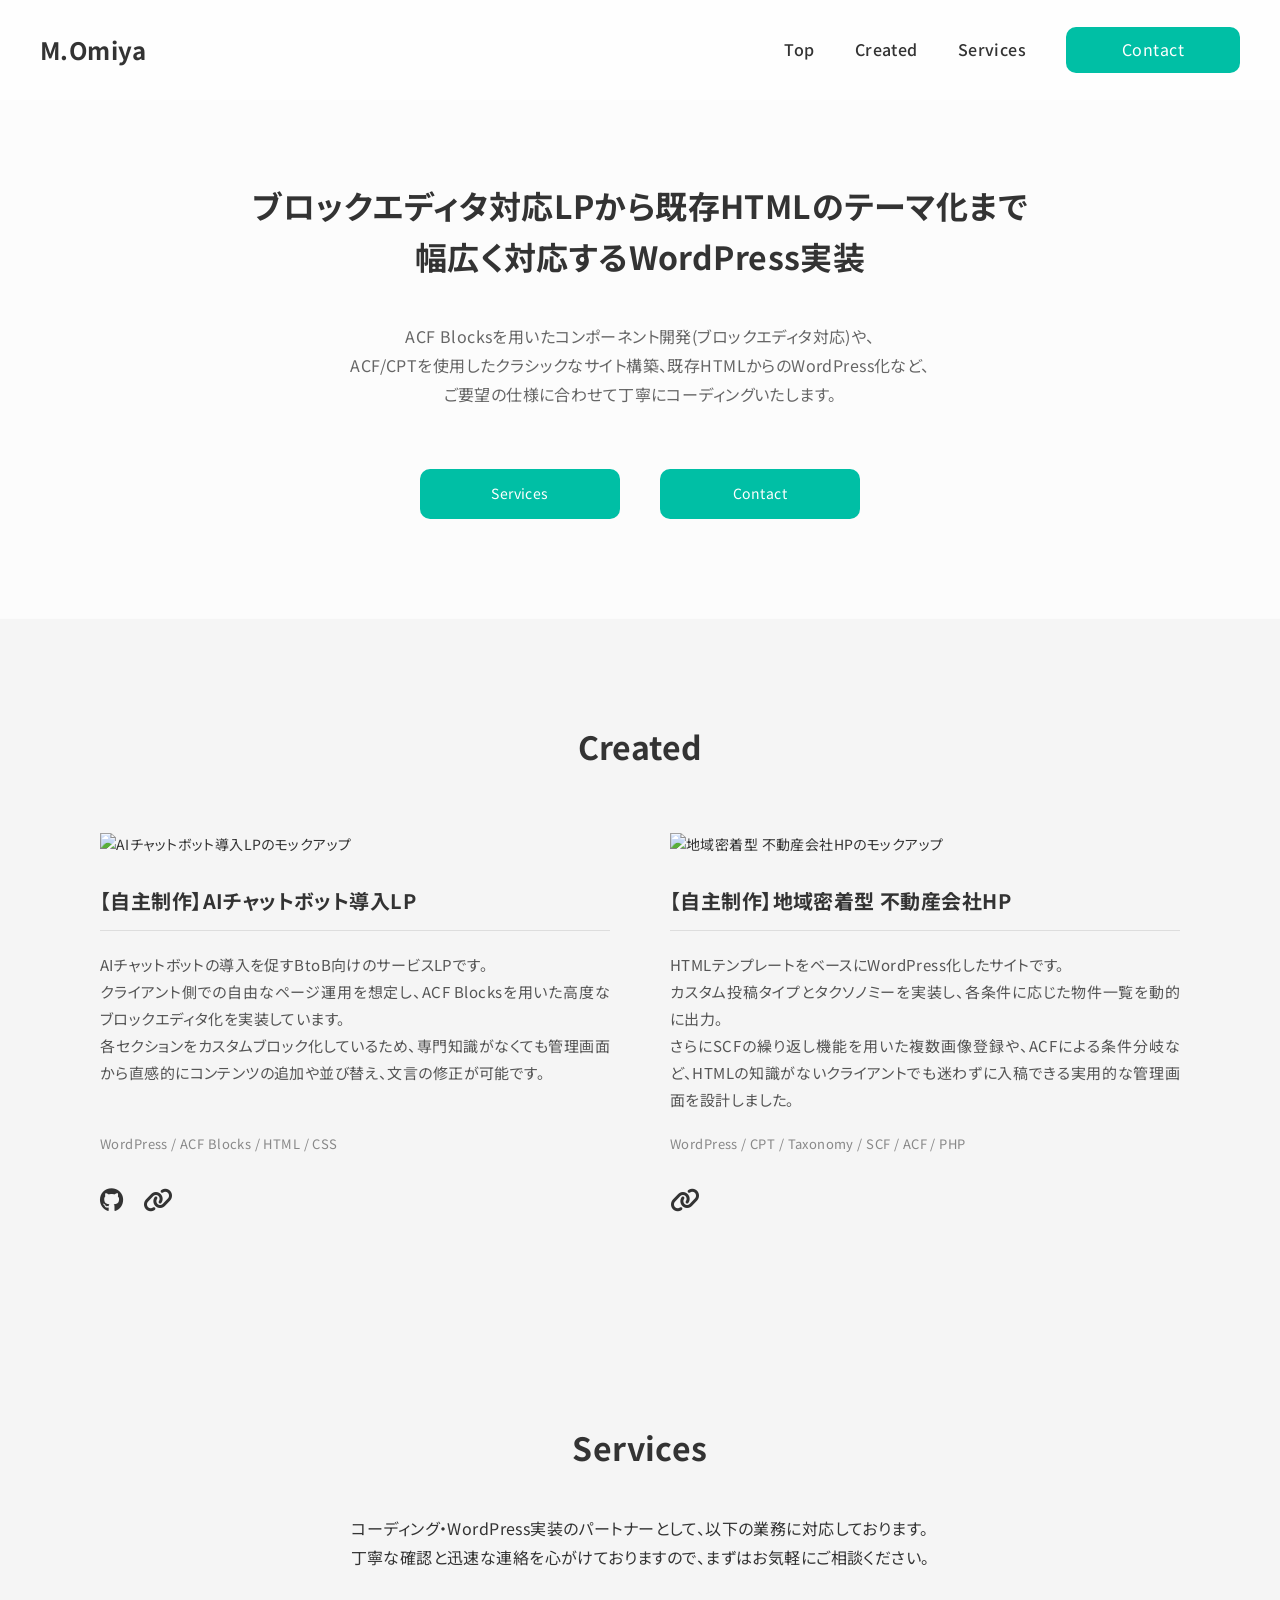
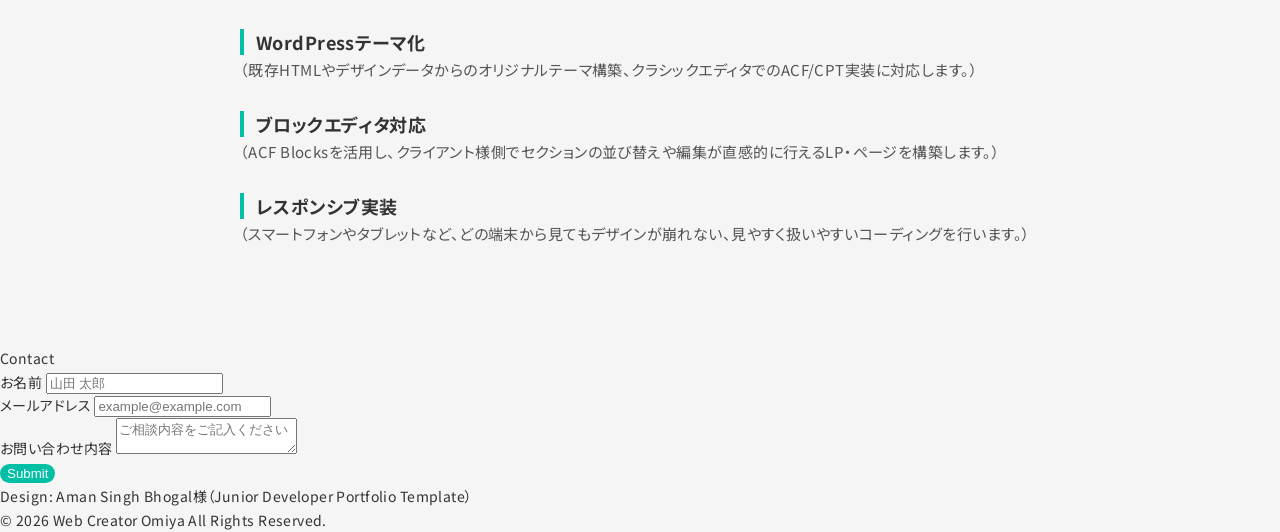
==== index.html @ 9014c949 "[修正]テキスト修正" ====
<!DOCTYPE html>
<html lang="ja">
    <head>
        <meta charset="UTF-8">
        <meta name="viewport" content="width=device-width, initial-scale=1.0">
        <!-- Font Awesome (アイコン font) の読み込み -->
        <link rel="stylesheet" href="https://cdnjs.cloudflare.com/ajax/libs/font-awesome/6.5.1/css/all.min.css">
        <!-- Google Fonts (Noto Sans JP) -->
        <link rel="preconnect" href="https://fonts.googleapis.com">
        <link rel="preconnect" href="https://fonts.gstatic.com" crossorigin>
        <link href="https://fonts.googleapis.com/css2?family=Noto+Sans+JP:wght@400;500;700&display=swap" rel="stylesheet">
        <link rel="stylesheet" href="./css/style.css">
        <title>Misa Omiya | PortfolioSite</title>
    </head>
    <body>

        <!-- ヘッダーここから -->
        <header class="header">
            <div class="header__inner">

                <div class="header__logo">
                    <a href="#">M.Omiya</a>
                </div>

                <nav class="header__nav">
                    <ul class="header__list">
                        <li class="header__item"><a href="#" class="header__link">Top</a></li>
                        <li class="header__item"><a href="#created" class="header__link">Created</a></li>
                        <li class="header__item"><a href="#services" class="header__link">Services</a></li>
                        <li class="header__item">
                            <a href="#contact" class="btn header__btn">Contact</a>
                        </li>
                    </ul>
                </nav>

            </div>
        </header>
        <!-- ヘッダーここまで -->

        <!-- ヒーローここから -->
        <section class="hero">

            <div class="hero__inner">
                <div class="hero__content">
      
                    <h1 class="hero__title">ブロックエディタ対応LPから既存HTMLのテーマ化まで<br>幅広く対応するWordPress実装</h1>
      
                    <p class="hero__text">
                        ACF Blocksを用いたコンポーネント開発(ブロックエディタ対応)や、<br>
                        ACF/CPTを使用したクラシックなサイト構築、既存HTMLからのWordPress化など、<br>
                        ご要望の仕様に合わせて丁寧にコーディングいたします。
                    </p>
      
                    <div class="hero__buttons">
                        <a href="#services" class="btn btn--secondary">Services</a>
                        <a href="#contact" class="btn btn--primary">Contact</a>
                    </div>

                </div>
            </div>

        </section>
        <!-- ヒーローここまで -->

        <!-- 制作物ここから -->
        <section class="created">

            <div class="created__inner">
    
                <h2 class="created__title">Created</h2>
                <div class="scroll-line js-scroll-line"></div>
    
                <div class="created__list">
      
                    <a href="#" class="created__item card">
                        <div class="card__img-wrapper">
                            <img src="./img/created1.png" alt="AIチャットボット導入LPのモックアップ" class="card__img">
                        </div>
                        <h3 class="card__title">【自主制作】AIチャットボット導入LP</h3>
                        <p class="card__text">
                            AIチャットボットの導入を促すBtoB向けのサービスLPです。<br>
                            クライアント側での自由なページ運用を想定し、ACF Blocksを用いた高度なブロックエディタ化を実装しています。<br>
                            各セクションをカスタムブロック化しているため、専門知識がなくても管理画面から直感的にコンテンツの追加や並び替え、文言の修正が可能です。
                        </p>
                        <p class="card__tech">WordPress / ACF Blocks / HTML / CSS</p>
                        <div class="card__links">
                            <span data-link="#" class="card__link-icon js-sns-link">
                                <i class="fa-brands fa-github"></i>
                            </span>
                            <span data-link="#" class="card__link-icon js-sns-link">
                                <i class="fa-solid fa-link"></i>
                            </span>
                        </div>
                    </a>

                    <a href="#" class="created__item card">
                        <div class="card__img-wrapper">
                            <img src="./img/created2.png" alt="地域密着型 不動産会社HPのモックアップ" class="card__img">
                        </div>
                        <h3 class="card__title">【自主制作】地域密着型 不動産会社HP</h3>
                        <p class="card__text">
                            HTMLテンプレートをベースにWordPress化したサイトです。<br>
                            カスタム投稿タイプとタクソノミーを実装し、各条件に応じた物件一覧を動的に出力。<br>
                            さらにSCFの繰り返し機能を用いた複数画像登録や、ACFによる条件分岐など、HTMLの知識がないクライアントでも迷わずに入稿できる実用的な管理画面を設計しました。
                        </p>
                        <p class="card__tech">WordPress / CPT / Taxonomy / SCF / ACF / PHP</p>
                        <div class="card__links">
                            <span data-link="#" class="card__link-icon js-sns-link">
                                <i class="fa-solid fa-link"></i>
                            </span>
                        </div>
                    </a>

                </div>
            </div>
        </section>
        <!-- 制作物ここまで -->

        <!-- できることここから -->
        <section class="services">

            <div class="services__inner">

                <h2 class="services__title">Services</h2>
                <div class="scroll-line js-scroll-line"></div>

                <p class="services__lead">
                    コーディング・WordPress実装のパートナーとして、以下の業務に対応しております。<br>
                    丁寧な確認と迅速な連絡を心がけておりますので、まずはお気軽にご相談ください。
                </p>

                <ul class="services__list">
      
                    <li class="services__item">
                        <strong class="services__term">WordPressテーマ化</strong>
                        <p class="services__description">（既存HTMLやデザインデータからのオリジナルテーマ構築、クラシックエディタでのACF/CPT実装に対応します。）</p>
                    </li>

                    <li class="services__item">
                        <strong class="services__term">ブロックエディタ対応</strong>
                        <p class="services__description">（ACF Blocksを活用し、クライアント様側でセクションの並び替えや編集が直感的に行えるLP・ページを構築します。）</p>
                    </li>

                    <li class="services__item">
                        <strong class="services__term">レスポンシブ実装</strong>
                        <p class="services__description">（スマートフォンやタブレットなど、どの端末から見てもデザインが崩れない、見やすく扱いやすいコーディングを行います。）</p>
                    </li>
      
                </ul>

            </div>
        </section>
        <!-- できることここまで -->

        <!-- お問い合わせフォームここから -->
        <section id="contact" class="contact">

            <div class="contact__inner">

                <h2 class="contact__title">Contact</h2>
                <div class="scroll-line js-scroll-line"></div>

                <form action="" method="post" class="contact__form form">
                    <div class="form__wrapper">
        
                        <div class="form__column">
          
                            <div class="form__field">
                                <label for="name" class="form__label">お名前</label>
                                <input type="text" id="name" name="name" placeholder="山田 太郎" class="form__input" required>
                            </div>
          
                            <div class="form__field">
                                <label for="email" class="form__label">メールアドレス</label>
                                <input type="email" id="email" name="email" placeholder="example@example.com" class="form__input" required>
                            </div>
          
                        </div>

                        <div class="form__column">
                            <div class="form__field form__field--textarea">
                                <label for="message" class="form__label">お問い合わせ内容</label>
                                <textarea id="message" name="message" placeholder="ご相談内容をご記入ください" class="form__textarea" required></textarea>
                            </div>
                        </div>

                    </div>

                    <div class="form__submit-area">
                        <button type="submit" class="btn btn--primary form__submit-btn">Submit</button>
                    </div>

                </form>

            </div>
        </section>
        <!-- お問い合わせフォームここまで -->

        <!-- フッターここから -->
        <footer class="footer">
            <div class="footer__inner">
                <p class="footer__credit">Design: <a href="https://www.figma.com/community/file/1276573947309032643/junior-developer-portfolio-template" target="_blank" rel="noopener noreferrer">Aman Singh Bhogal様（Junior Developer Portfolio Template）</a></p>
                <small class="footer__copyright">&copy; 2026 Web Creator Omiya All Rights Reserved.</small>
            </div>
        </footer>
        <!-- フッターここまで -->
    
    </body>
</html>
---- css/style.css ----
@charset "UTF-8";
html, body, div, span, applet, object, iframe,
h1, h2, h3, h4, h5, h6, p, blockquote, pre,
a, abbr, acronym, address, big, cite, code,
del, dfn, em, img, ins, kbd, q, s, samp,
small, strike, strong, sub, sup, tt, var,
b, u, i, center,
dl, dt, dd, ol, ul, li,
fieldset, form, label, legend,
table, caption, tbody, tfoot, thead, tr, th, td,
article, aside, canvas, details, embed,
figure, figcaption, footer, header, hgroup,
menu, nav, output, ruby, section, summary,
time, mark, audio, video {
  margin: 0;
  padding: 0;
  border: 0;
  font-size: 100%;
  font: inherit;
  vertical-align: baseline;
}

/* HTML5 display-role reset for older browsers */
article, aside, details, figcaption, figure,
footer, header, hgroup, menu, nav, section {
  display: block;
}

body {
  color: #333;
  font-size: 14px;
  letter-spacing: 0.03em;
  font-family: "Hiragino Kaku Gothic Pro", "メイリオ", "ＭＳ Ｐゴシック", sans-serif;
  -webkit-font-smoothing: antialiased;
  text-rendering: optimizeLegibility;
}

ol, ul, li {
  list-style: none;
}

table {
  border-collapse: collapse;
  border-spacing: 0;
}

select {
  text-overflow: ellipsis;
  border: none;
  outline: none;
  background: transparent;
  background-image: none;
  box-shadow: none;
  appearance: none;
}

a {
  text-decoration: none;
  color: #333;
}

a img {
  transition: all 0.3s;
}

a img:hover {
  opacity: 0.7;
}

* {
  box-sizing: border-box;
}

body {
  font-family: "Noto Sans JP", sans-serif;
  font-feature-settings: "palt";
  color: #333333;
  background-color: #f5f5f5;
  line-height: 1.7;
}

img {
  max-width: 100%;
  height: auto;
  vertical-align: middle;
}

.services__inner, .created__inner, .hero__inner, .header__inner {
  max-width: 1440px;
  margin-left: auto;
  margin-right: auto;
  padding-left: 40px;
  padding-right: 40px;
}
@media screen and (max-width: 767px) {
  .services__inner, .created__inner, .hero__inner, .header__inner {
    padding-left: 20px;
    padding-right: 20px;
  }
}

.header {
  width: 100%;
  background-color: rgba(255, 255, 255, 0.5);
  position: fixed;
  top: 0;
  left: 0;
  z-index: 100;
}
.header__inner {
  display: flex;
  justify-content: space-between;
  align-items: center;
  height: 100px;
}
@media screen and (max-width: 767px) {
  .header__inner {
    height: 70px;
  }
}
.header__logo a {
  font-size: 24px;
  font-weight: bold;
  color: #333333;
  transition: all 0.3s ease;
}
.header__logo a:hover {
  opacity: 0.8;
}
@media screen and (max-width: 767px) {
  .header__logo a {
    font-size: 20px;
  }
}
@media screen and (max-width: 767px) {
  .header__nav {
    display: none;
  }
}
.header__list {
  display: flex;
  align-items: center;
  gap: 40px;
}
.header__link {
  font-size: 16px;
  font-weight: 500;
  color: #333333;
  transition: color 0.3s;
}
.header__link:hover {
  color: #00bfa5;
}
.header__btn {
  padding: 8px 55px;
  font-size: 16px;
}

.hero {
  position: relative;
  width: 100%;
  padding-top: 180px;
  padding-bottom: 100px;
  text-align: center;
  background-image: linear-gradient(rgba(255, 255, 255, 0.7), rgba(255, 255, 255, 0.7)), url("../img/hero.jpg");
  background-size: cover;
  background-position: center;
  background-repeat: no-repeat;
}
@media screen and (max-width: 767px) {
  .hero {
    padding-top: 120px;
    padding-bottom: 80px;
  }
}
.hero__content {
  max-width: 840px;
  margin-left: auto;
  margin-right: auto;
}
.hero__title {
  font-size: 32px;
  font-weight: bold;
  line-height: 1.6;
  color: #333333;
  margin-bottom: 40px;
}
@media screen and (max-width: 767px) {
  .hero__title {
    font-size: 22px;
  }
}
.hero__text {
  font-size: 16px;
  line-height: 1.8;
  color: #666666;
  margin-bottom: 60px;
}
@media screen and (max-width: 767px) {
  .hero__text {
    font-size: 14px;
    text-align: left;
  }
}
.hero__buttons {
  display: flex;
  justify-content: center;
  gap: 40px;
}
.hero__buttons .btn {
  width: 200px;
  height: 50px;
  display: flex;
  justify-content: center;
  align-items: center;
}
@media screen and (max-width: 767px) {
  .hero__buttons {
    flex-direction: column;
    align-items: center;
    gap: 15px;
  }
}

.created {
  padding: 100px 0;
}
.created__inner {
  margin: 0 auto;
  padding: 0 100px;
}
.created__title {
  font-size: 32px;
  font-weight: 700;
  text-align: center;
  color: #333333;
}
.created .scroll-line {
  margin: 24px auto 60px;
}
.created__list {
  display: flex;
  justify-content: space-between;
  gap: 60px;
}
@media screen and (max-width: 767px) {
  .created__list {
    flex-direction: column;
    gap: 50px;
  }
}
@media screen and (max-width: 767px) {
  .created__item {
    width: 100%;
  }
}

.services {
  padding: 100px 0;
}
.services__inner {
  margin: 0 auto;
  padding: 0 20px;
}
.services__title {
  font-size: 32px;
  font-weight: 700;
  text-align: center;
  color: #333333;
}
.services .scroll-line {
  margin: 24px auto 40px;
}
.services__lead {
  font-size: 16px;
  color: #333333;
  line-height: 1.8;
  text-align: center;
  margin-bottom: 60px;
}
@media screen and (max-width: 767px) {
  .services__lead {
    font-size: 14px;
    text-align: left;
  }
}
.services__list {
  max-width: 800px;
  margin: 0 auto;
  list-style: none;
  padding: 0;
}
.services__item {
  margin-bottom: 32px;
}
.services__item:last-child {
  margin-bottom: 0;
}
.services__term {
  font-size: 18px;
  font-weight: 700;
  color: #333333;
  margin-bottom: 8px;
  padding-left: 12px;
  border-left: 4px solid #00bfa5;
  line-height: 1.2;
}
@media screen and (max-width: 767px) {
  .services__term {
    font-size: 16px;
  }
}
.services__description {
  font-size: 15px;
  color: #555555;
  line-height: 1.7;
  margin-left: 0;
}
@media screen and (max-width: 767px) {
  .services__description {
    font-size: 14px;
  }
}

.btn {
  display: inline-block;
  background-color: #00bfa5;
  color: #ffffff;
  text-align: center;
  border-radius: 10px;
  border: 1px solid transparent;
  box-sizing: border-box;
  transition: all 0.3s ease;
  cursor: pointer;
}
.btn:hover {
  opacity: 0.7;
  transform: translateY(-2px);
  box-shadow: 0 4px 12px rgba(0, 191, 165, 0.3);
}
.btn:active {
  transform: translateY(0);
  box-shadow: none;
}

.card {
  display: flex;
  flex-direction: column;
  width: calc(50% - 20px);
  color: inherit;
  transition: transform 0.3s ease, box-shadow 0.3s ease;
}
.card:hover {
  transform: translateY(-5px);
  box-shadow: 0 10px 20px rgba(0, 0, 0, 0.05);
}
.card__img-wrapper {
  width: 100%;
  margin-bottom: 30px;
  overflow: hidden;
}
.card__img-wrapper img {
  width: 100%;
  height: auto;
  display: block;
}
.card__title {
  font-size: 20px;
  font-weight: 700;
  color: #333333;
  line-height: 1.4;
  padding-bottom: 15px;
  border-bottom: 1px solid #dddddd;
  margin-bottom: 20px;
}
.card__text {
  font-size: 15px;
  color: #555555;
  line-height: 1.8;
  margin-bottom: 20px;
  text-align: justify;
}
.card__tech {
  font-size: 13px;
  color: #888888;
  margin-bottom: 24px;
  margin-top: auto;
}
.card__links {
  display: flex;
  gap: 20px;
  align-items: center;
  position: relative;
  z-index: 10;
}
.card__link-icon {
  font-size: 24px;
  color: #333333;
  cursor: pointer;
  transition: color 0.3s ease;
}
.card__link-icon:hover {
  color: #00bfa5;
}/*# sourceMappingURL=style.css.map */
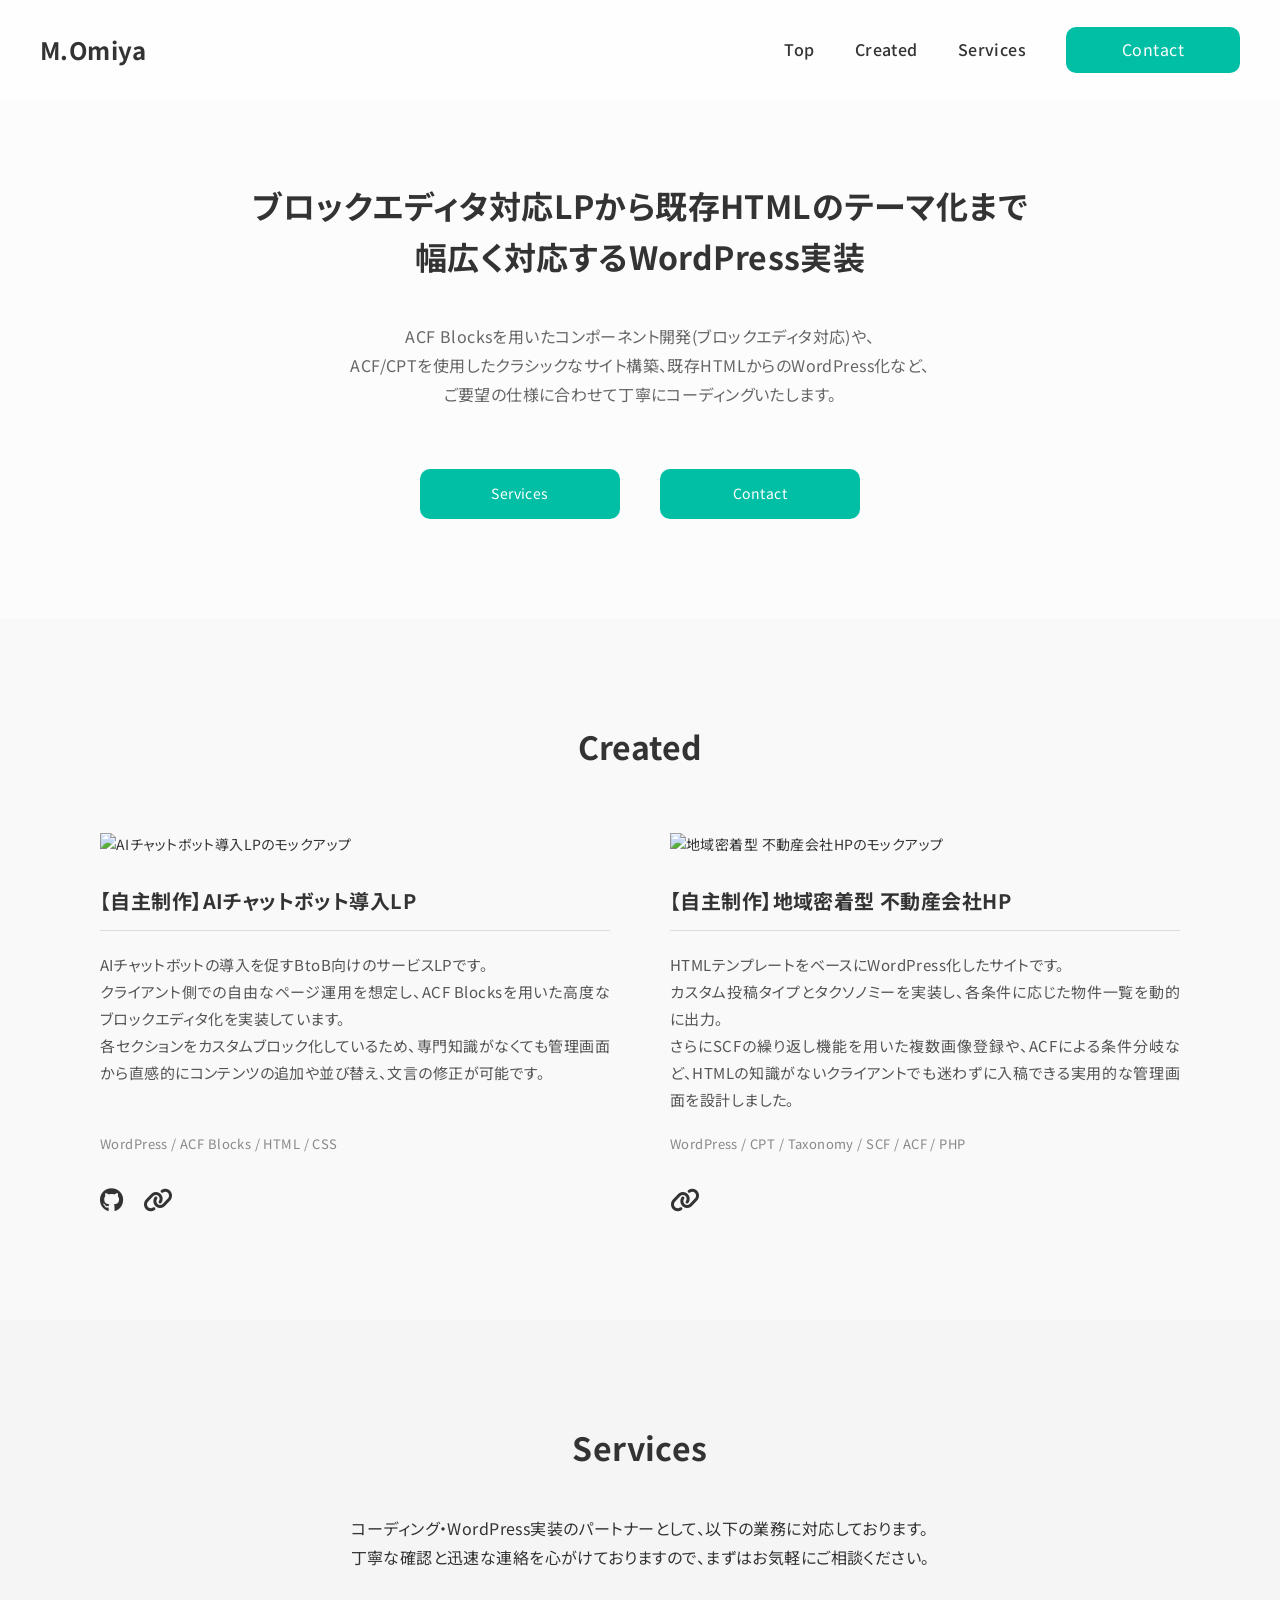
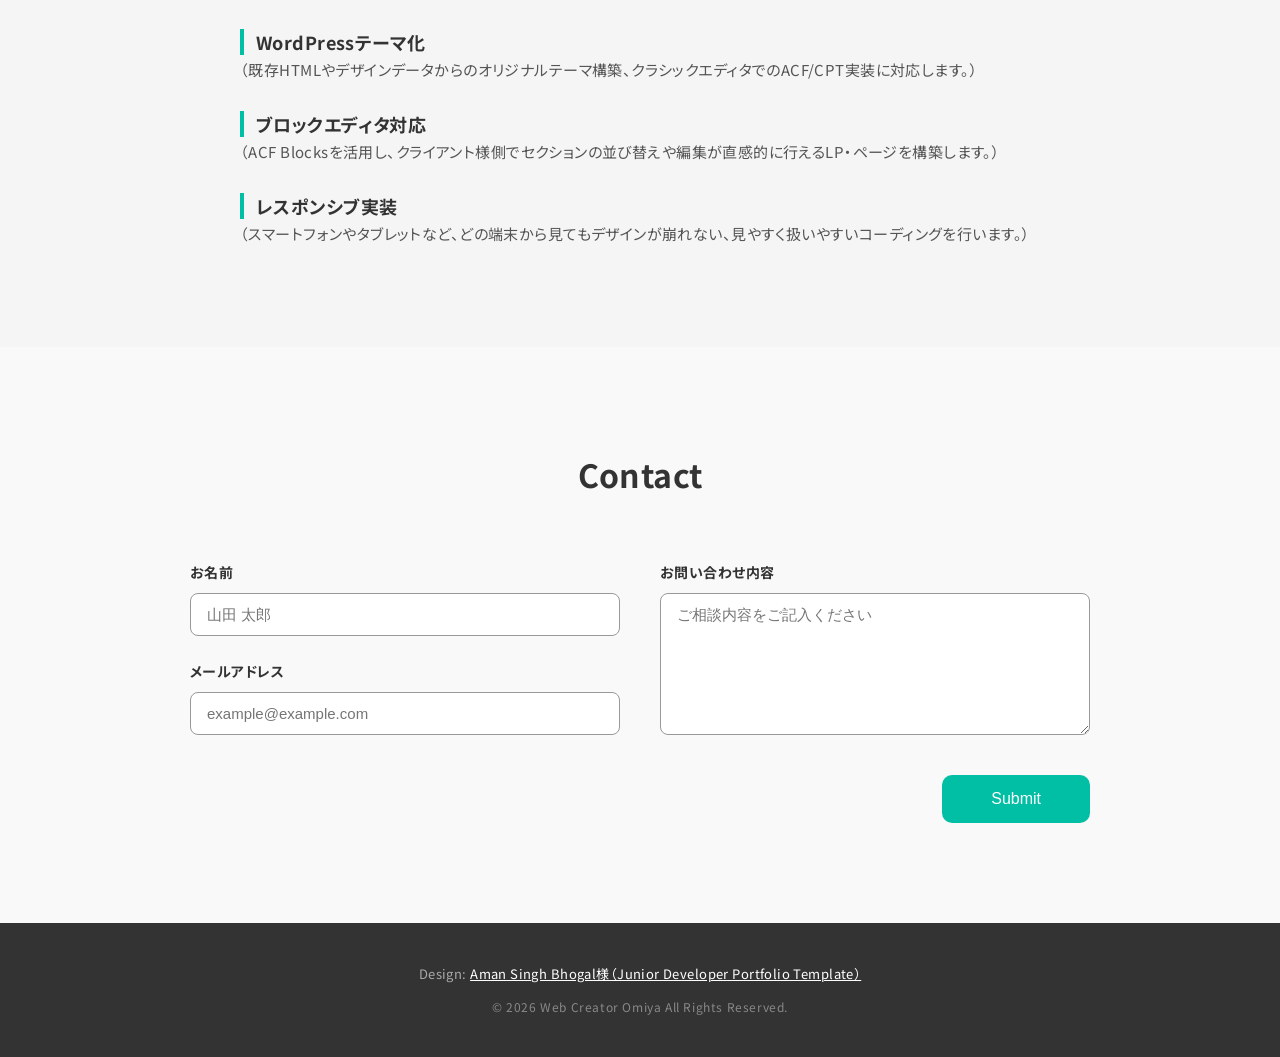
==== commit bac7af19: "[機能追加]ハンバーガーメニュー" ====
--- a/index.html
+++ b/index.html
@@ -22,13 +22,19 @@
                     <a href="#">M.Omiya</a>
                 </div>
 
+                <button type="button" class="header__hamburger js-hamburger" aria-label="メニューを開閉する">
+                    <span class="header__hamburger-line"></span>
+                    <span class="header__hamburger-line"></span>
+                    <span class="header__hamburger-line"></span>
+                </button>
+
                 <nav class="header__nav">
                     <ul class="header__list">
-                        <li class="header__item"><a href="#" class="header__link">Top</a></li>
-                        <li class="header__item"><a href="#created" class="header__link">Created</a></li>
-                        <li class="header__item"><a href="#services" class="header__link">Services</a></li>
+                        <li class="header__item"><a href="#" class="header__link js-nav-link">Top</a></li>
+                        <li class="header__item"><a href="#created" class="header__link js-nav-link">Created</a></li>
+                        <li class="header__item"><a href="#services" class="header__link js-nav-link">Services</a></li>
                         <li class="header__item">
-                            <a href="#contact" class="btn header__btn">Contact</a>
+                            <a href="#contact" class="btn header__btn js-nav-link">Contact</a>
                         </li>
                     </ul>
                 </nav>
@@ -205,5 +211,7 @@
         </footer>
         <!-- フッターここまで -->
     
+        <script src="js/main.js"></script>
+        
     </body>
 </html>
--- a/css/style.css
+++ b/css/style.css
@@ -85,7 +85,7 @@
   vertical-align: middle;
 }
 
-.services__inner, .created__inner, .hero__inner, .header__inner {
+.footer__inner, .contact__inner, .services__inner, .created__inner, .hero__inner, .header__inner {
   max-width: 1440px;
   margin-left: auto;
   margin-right: auto;
@@ -93,7 +93,7 @@
   padding-right: 40px;
 }
 @media screen and (max-width: 767px) {
-  .services__inner, .created__inner, .hero__inner, .header__inner {
+  .footer__inner, .contact__inner, .services__inner, .created__inner, .hero__inner, .header__inner {
     padding-left: 20px;
     padding-right: 20px;
   }
@@ -132,15 +132,58 @@
     font-size: 20px;
   }
 }
+.header__hamburger {
+  display: none;
+}
+@media screen and (max-width: 767px) {
+  .header__hamburger {
+    display: flex;
+    flex-direction: column;
+    justify-content: space-between;
+    width: 30px;
+    height: 22px;
+    background: none;
+    border: none;
+    cursor: pointer;
+    padding: 0;
+    z-index: 110;
+  }
+}
+.header__hamburger-line {
+  width: 100%;
+  height: 2px;
+  background-color: #333333;
+  transition: all 0.3s ease;
+}
 @media screen and (max-width: 767px) {
   .header__nav {
-    display: none;
+    position: fixed;
+    top: 0;
+    left: 0;
+    width: 100%;
+    height: 100vh;
+    background-color: rgba(255, 255, 255, 0.98);
+    display: flex;
+    justify-content: center;
+    align-items: center;
+    z-index: 105;
+    opacity: 0;
+    visibility: hidden;
+    transition: opacity 0.3s ease, visibility 0.3s ease;
   }
 }
 .header__list {
   display: flex;
   align-items: center;
   gap: 40px;
+  padding: 0;
+  margin: 0;
+}
+@media screen and (max-width: 767px) {
+  .header__list {
+    flex-direction: column;
+    gap: 40px;
+  }
 }
 .header__link {
   font-size: 16px;
@@ -151,9 +194,36 @@
 .header__link:hover {
   color: #00bfa5;
 }
+@media screen and (max-width: 767px) {
+  .header__link {
+    font-size: 22px;
+  }
+}
 .header__btn {
   padding: 8px 55px;
   font-size: 16px;
+}
+@media screen and (max-width: 767px) {
+  .header__btn {
+    font-size: 22px;
+  }
+}
+.header.is-open .header__hamburger {
+  transform: rotate(90deg);
+  transition: transform 0.4s ease;
+}
+.header.is-open .header__nav {
+  opacity: 1;
+  visibility: visible;
+}
+.header.is-open .header__hamburger-line:nth-child(1) {
+  transform: translateY(10px) rotate(45deg);
+}
+.header.is-open .header__hamburger-line:nth-child(2) {
+  opacity: 0;
+}
+.header.is-open .header__hamburger-line:nth-child(3) {
+  transform: translateY(-10px) rotate(-45deg);
 }
 
 .hero {
@@ -224,6 +294,7 @@
 
 .created {
   padding: 100px 0;
+  background-color: #f9f9f9;
 }
 .created__inner {
   margin: 0 auto;
@@ -320,6 +391,122 @@
   .services__description {
     font-size: 14px;
   }
+}
+
+.contact {
+  padding: 100px 0;
+  background-color: #f9f9f9;
+}
+.contact__title {
+  font-size: 32px;
+  font-weight: 700;
+  text-align: center;
+  color: #333333;
+}
+.contact .scroll-line {
+  margin: 24px auto 60px;
+}
+
+.form {
+  max-width: 900px;
+  margin: 0 auto;
+}
+.form__wrapper {
+  display: flex;
+  justify-content: space-between;
+  gap: 40px;
+  margin-bottom: 40px;
+}
+@media screen and (max-width: 767px) {
+  .form__wrapper {
+    flex-direction: column;
+    gap: 24px;
+  }
+}
+.form__column {
+  flex: 1;
+  display: flex;
+  flex-direction: column;
+  gap: 24px;
+}
+.form__field {
+  display: flex;
+  flex-direction: column;
+  gap: 8px;
+}
+.form__field--textarea {
+  height: 100%;
+}
+.form__label {
+  font-size: 14px;
+  font-weight: 700;
+  color: #333333;
+}
+.form__input {
+  width: 100%;
+  padding: 12px 16px;
+  font-size: 15px;
+  border: 1px solid #999999;
+  border-radius: 8px;
+  background-color: #ffffff;
+  outline: none;
+  transition: border-color 0.3s ease;
+}
+.form__input:focus {
+  border-color: #00bfa5;
+}
+.form__textarea {
+  width: 100%;
+  height: 100%;
+  min-height: 140px;
+  padding: 12px 16px;
+  font-size: 15px;
+  border: 1px solid #999999;
+  border-radius: 8px;
+  background-color: #ffffff;
+  outline: none;
+  resize: vertical;
+  transition: border-color 0.3s ease;
+}
+.form__textarea:focus {
+  border-color: #00bfa5;
+}
+.form__submit-area {
+  display: flex;
+  justify-content: flex-end;
+}
+.form__submit-btn {
+  padding: 14px 48px;
+  font-size: 16px;
+  cursor: pointer;
+}
+
+.footer {
+  padding: 40px 0;
+  background-color: #333333;
+}
+.footer__inner {
+  display: flex;
+  flex-direction: column;
+  align-items: center;
+  gap: 12px;
+}
+.footer__credit {
+  font-size: 13px;
+  color: #aaaaaa;
+}
+.footer__credit a {
+  color: #ffffff;
+  text-decoration: underline;
+  transition: color 0.3s ease;
+}
+.footer__credit a:hover {
+  color: #00bfa5;
+}
+.footer__copyright {
+  font-size: 12px;
+  color: #888888;
+  letter-spacing: 0.05em;
 }
 
 .btn {
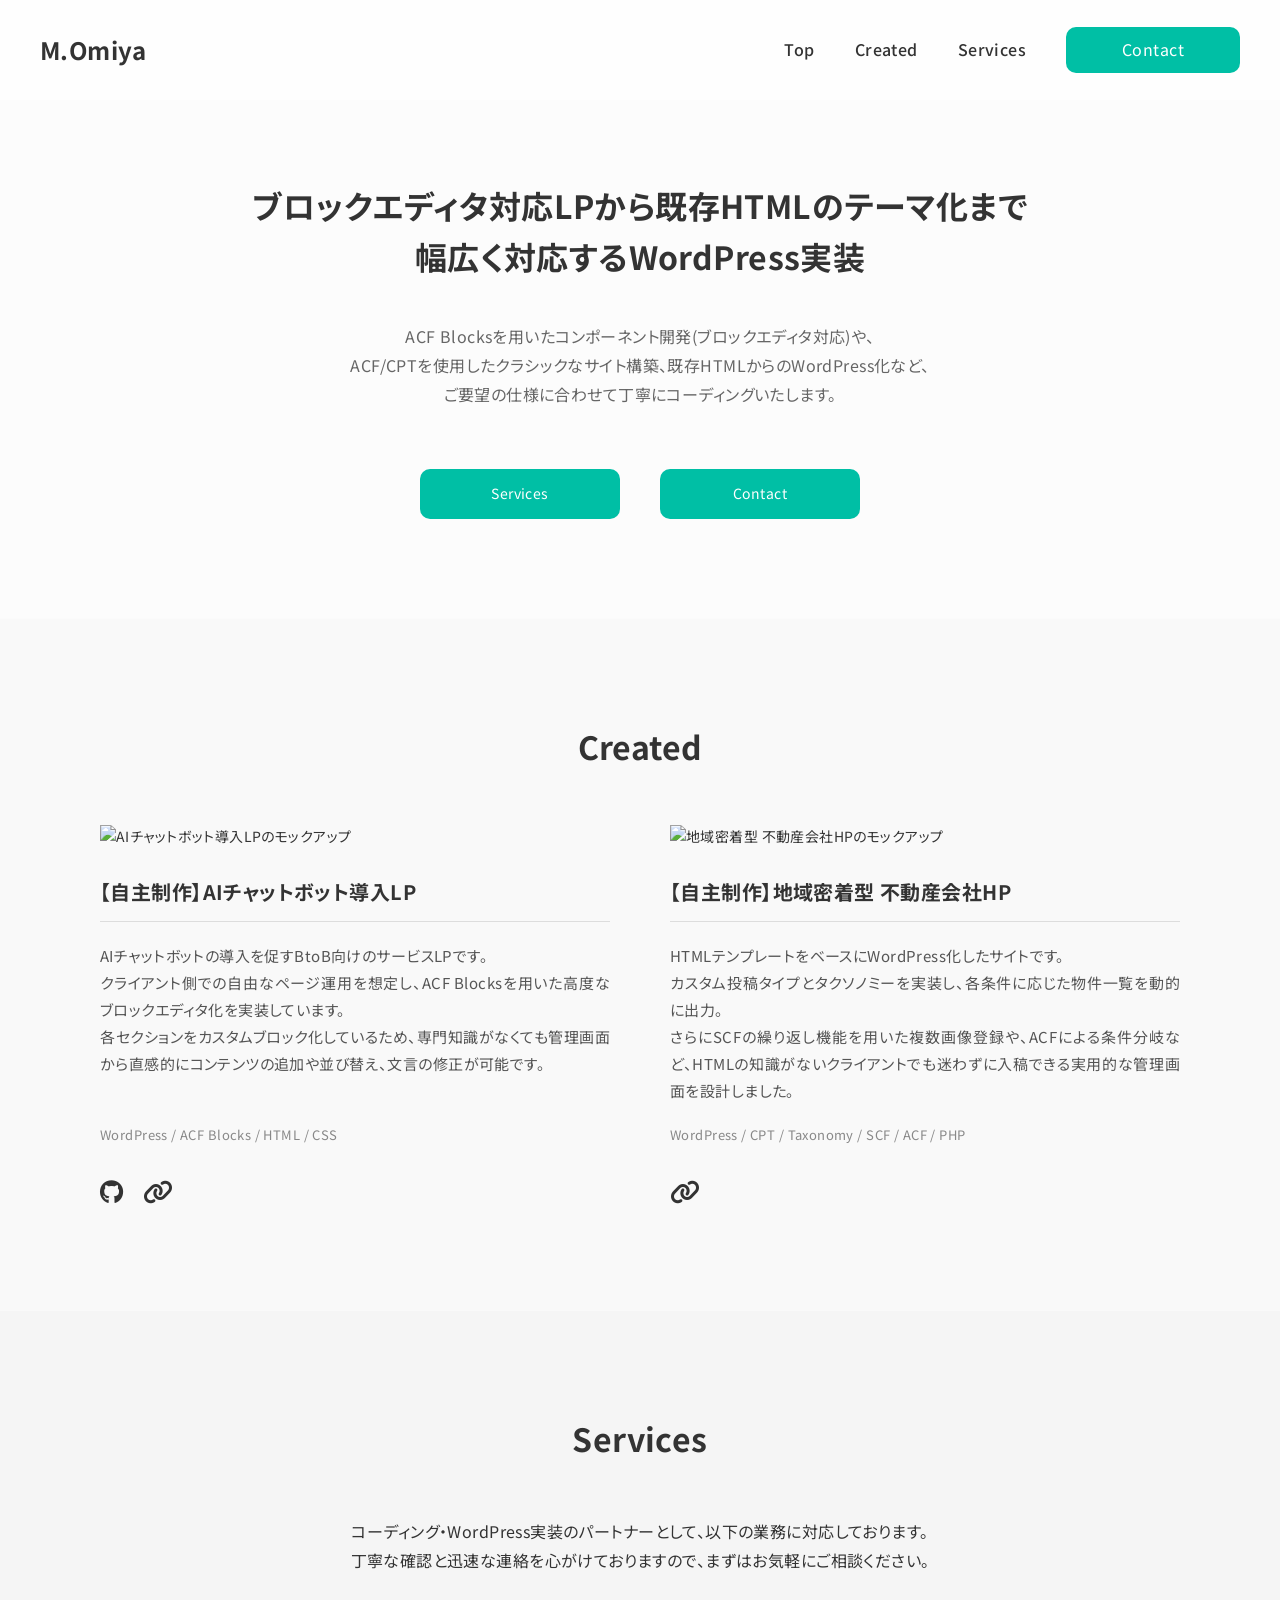
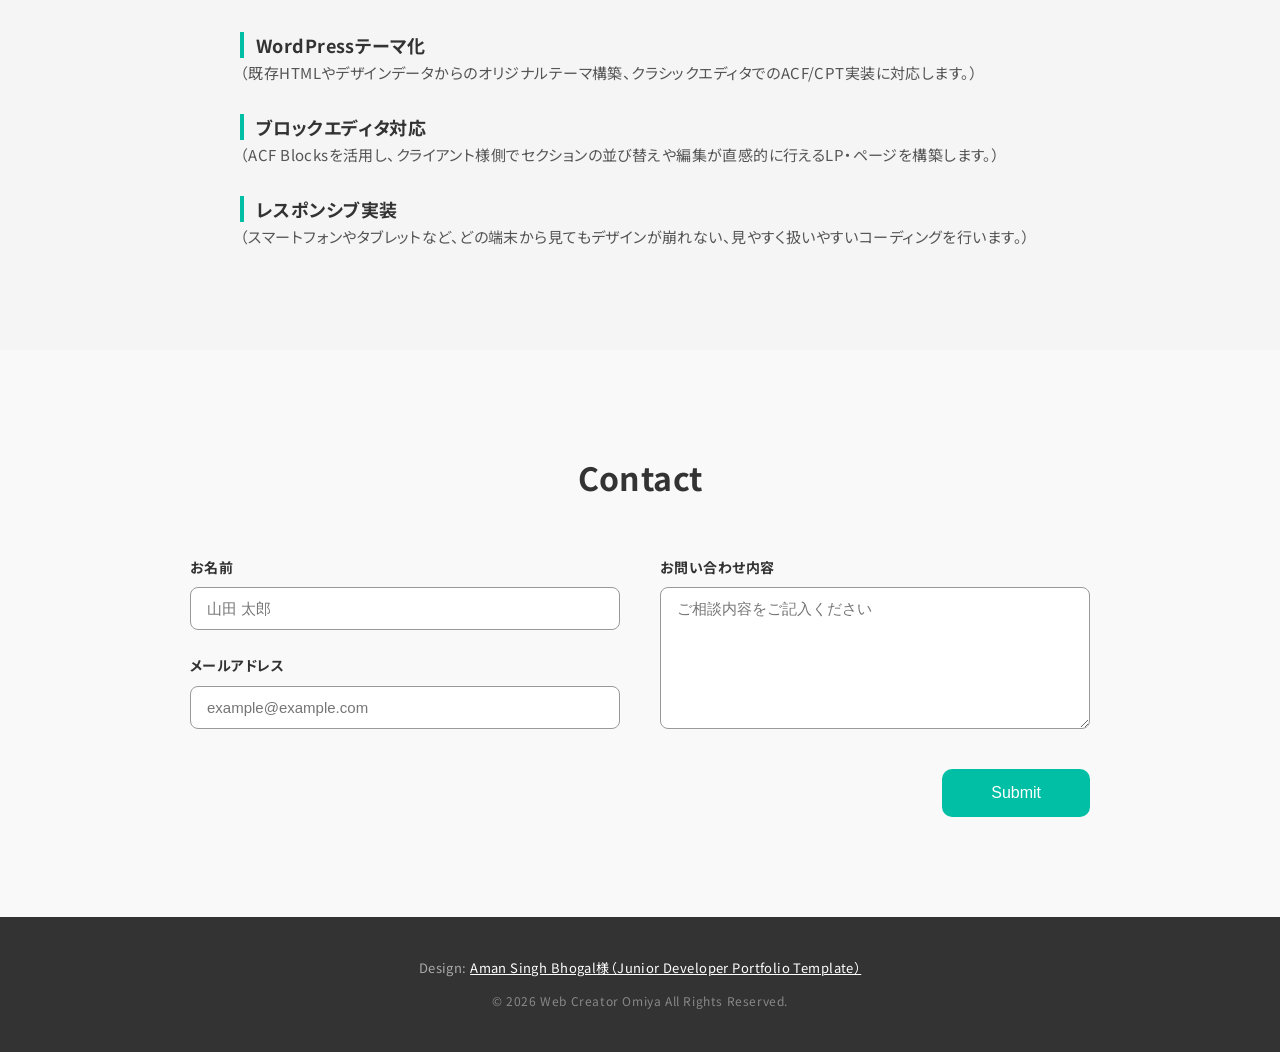
==== commit 298e9193: "[スタイル]ヒーローセクションのアニメーション" ====
--- a/index.html
+++ b/index.html
@@ -49,15 +49,15 @@
             <div class="hero__inner">
                 <div class="hero__content">
       
-                    <h1 class="hero__title">ブロックエディタ対応LPから既存HTMLのテーマ化まで<br>幅広く対応するWordPress実装</h1>
-      
-                    <p class="hero__text">
+                    <h1 class="hero__title js-fadein-hero">ブロックエディタ対応LPから既存HTMLのテーマ化まで<br>幅広く対応するWordPress実装</h1>
+      
+                    <p class="hero__text js-fadein-hero">
                         ACF Blocksを用いたコンポーネント開発(ブロックエディタ対応)や、<br>
                         ACF/CPTを使用したクラシックなサイト構築、既存HTMLからのWordPress化など、<br>
                         ご要望の仕様に合わせて丁寧にコーディングいたします。
                     </p>
       
-                    <div class="hero__buttons">
+                    <div class="hero__buttons js-fadein-hero">
                         <a href="#services" class="btn btn--secondary">Services</a>
                         <a href="#contact" class="btn btn--primary">Contact</a>
                     </div>
@@ -211,7 +211,10 @@
         </footer>
         <!-- フッターここまで -->
     
-        <script src="js/main.js"></script>
-        
+        <!-- JS読み込み -->
+        <script src="https://cdnjs.cloudflare.com/ajax/libs/gsap/3.12.2/gsap.min.js"></script>
+        <script src="https://cdnjs.cloudflare.com/ajax/libs/gsap/3.12.2/ScrollTrigger.min.js"></script>
+        <script src="js/main.js" defer></script>
+
     </body>
 </html>
--- a/css/style.css
+++ b/css/style.css
@@ -249,16 +249,12 @@
   margin-right: auto;
 }
 .hero__title {
-  font-size: 32px;
+  overflow-wrap: break-word;
+  font-size: clamp(20px, 1.875vw + 13.6px, 32px);
   font-weight: bold;
   line-height: 1.6;
   color: #333333;
   margin-bottom: 40px;
-}
-@media screen and (max-width: 767px) {
-  .hero__title {
-    font-size: 22px;
-  }
 }
 .hero__text {
   font-size: 16px;
@@ -288,7 +284,7 @@
   .hero__buttons {
     flex-direction: column;
     align-items: center;
-    gap: 15px;
+    gap: 25px;
   }
 }
 
@@ -299,6 +295,11 @@
 .created__inner {
   margin: 0 auto;
   padding: 0 100px;
+}
+@media screen and (max-width: 767px) {
+  .created__inner {
+    padding: 0 20px;
+  }
 }
 .created__title {
   font-size: 32px;
@@ -306,9 +307,6 @@
   text-align: center;
   color: #333333;
 }
-.created .scroll-line {
-  margin: 24px auto 60px;
-}
 .created__list {
   display: flex;
   justify-content: space-between;
@@ -331,16 +329,12 @@
 }
 .services__inner {
   margin: 0 auto;
-  padding: 0 20px;
 }
 .services__title {
   font-size: 32px;
   font-weight: 700;
   text-align: center;
   color: #333333;
-}
-.services .scroll-line {
-  margin: 24px auto 40px;
 }
 .services__lead {
   font-size: 16px;
@@ -402,9 +396,6 @@
   font-weight: 700;
   text-align: center;
   color: #333333;
-}
-.contact .scroll-line {
-  margin: 24px auto 60px;
 }
 
 .form {
@@ -530,6 +521,21 @@
   box-shadow: none;
 }
 
+.scroll-line {
+  margin: 10px auto 40px;
+  width: 200px;
+  height: 1.5px;
+  background-color: #333333;
+  transform: scaleX(0);
+  transform-origin: left;
+  transition: transform 0.8s ease-out, background-color 0.5s ease;
+}
+
+.scroll-line.is-active {
+  transform: scaleX(1);
+  background-color: #00bfa5;
+}
+
 .card {
   display: flex;
   flex-direction: column;
@@ -538,8 +544,13 @@
   transition: transform 0.3s ease, box-shadow 0.3s ease;
 }
 .card:hover {
-  transform: translateY(-5px);
+  transform: translateY(-5px) !important;
   box-shadow: 0 10px 20px rgba(0, 0, 0, 0.05);
+}
+@media screen and (max-width: 767px) {
+  .card {
+    width: 100%;
+  }
 }
 .card__img-wrapper {
   width: 100%;
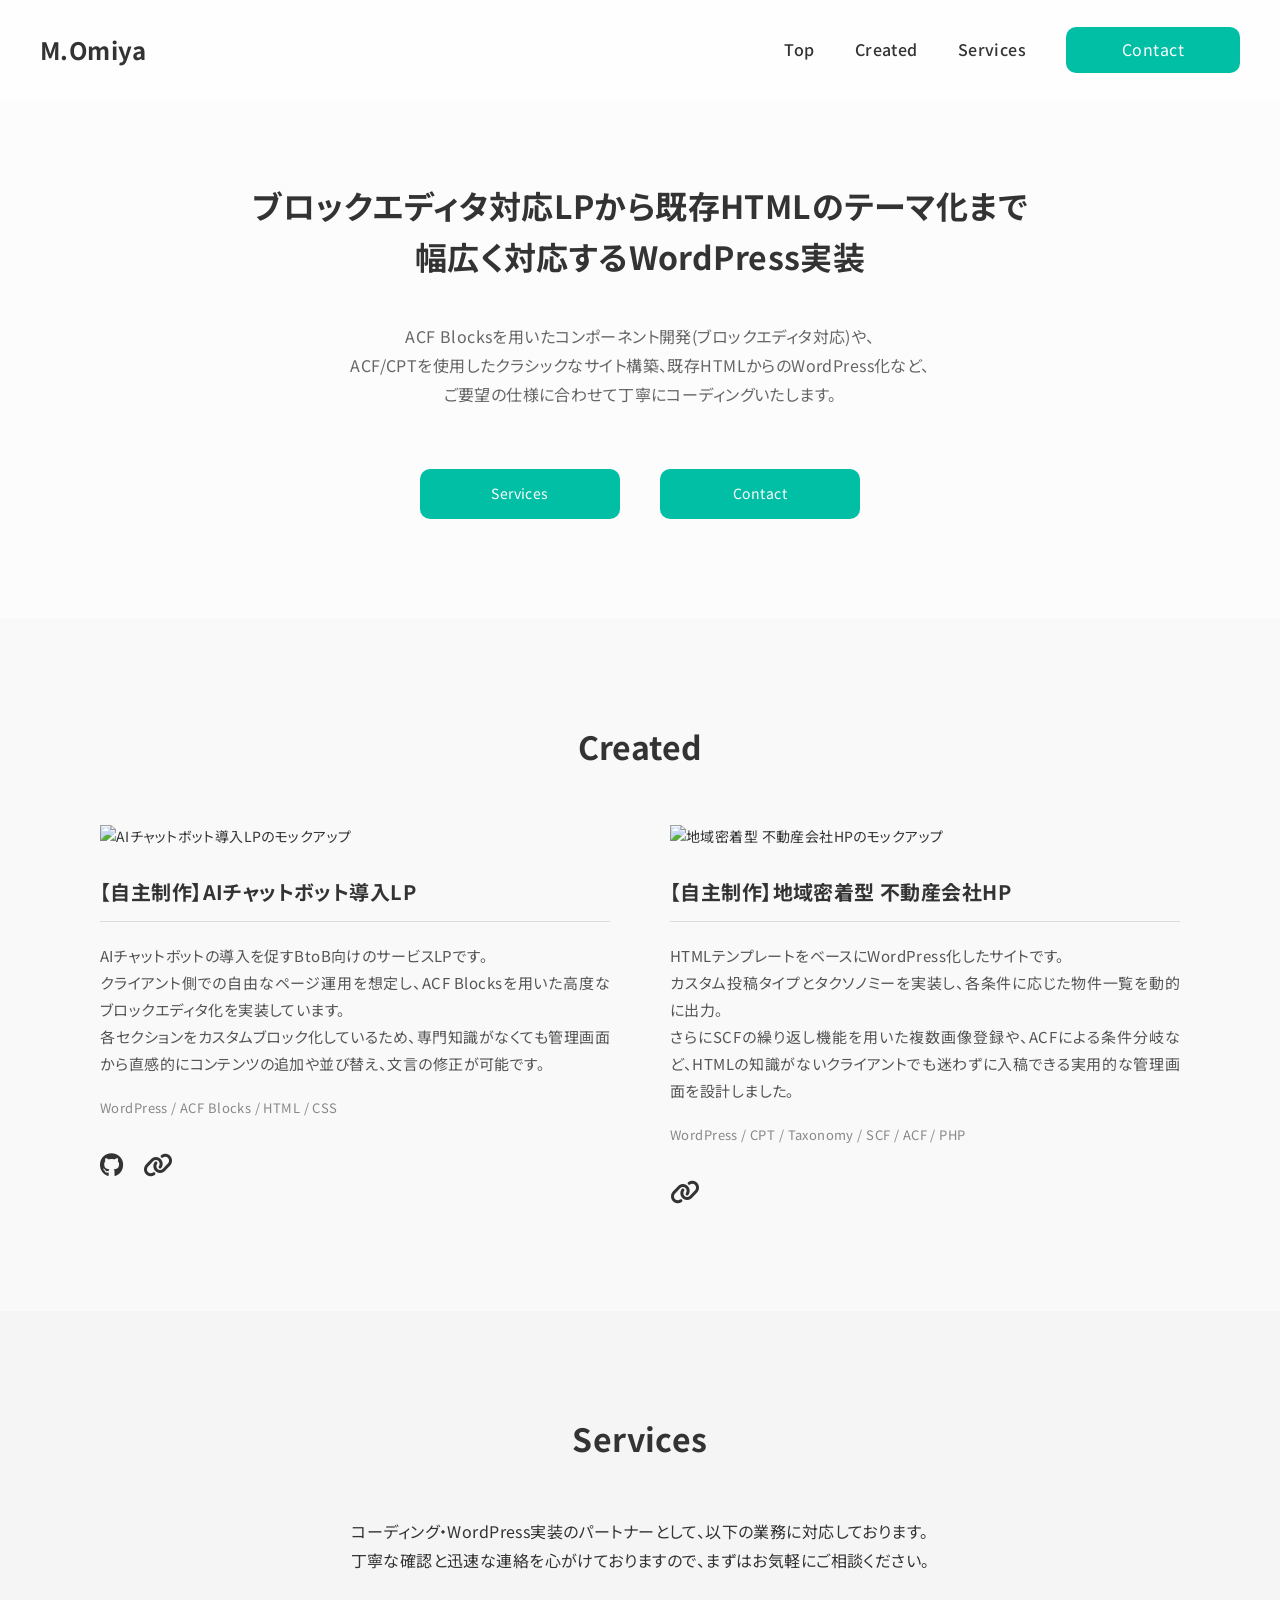
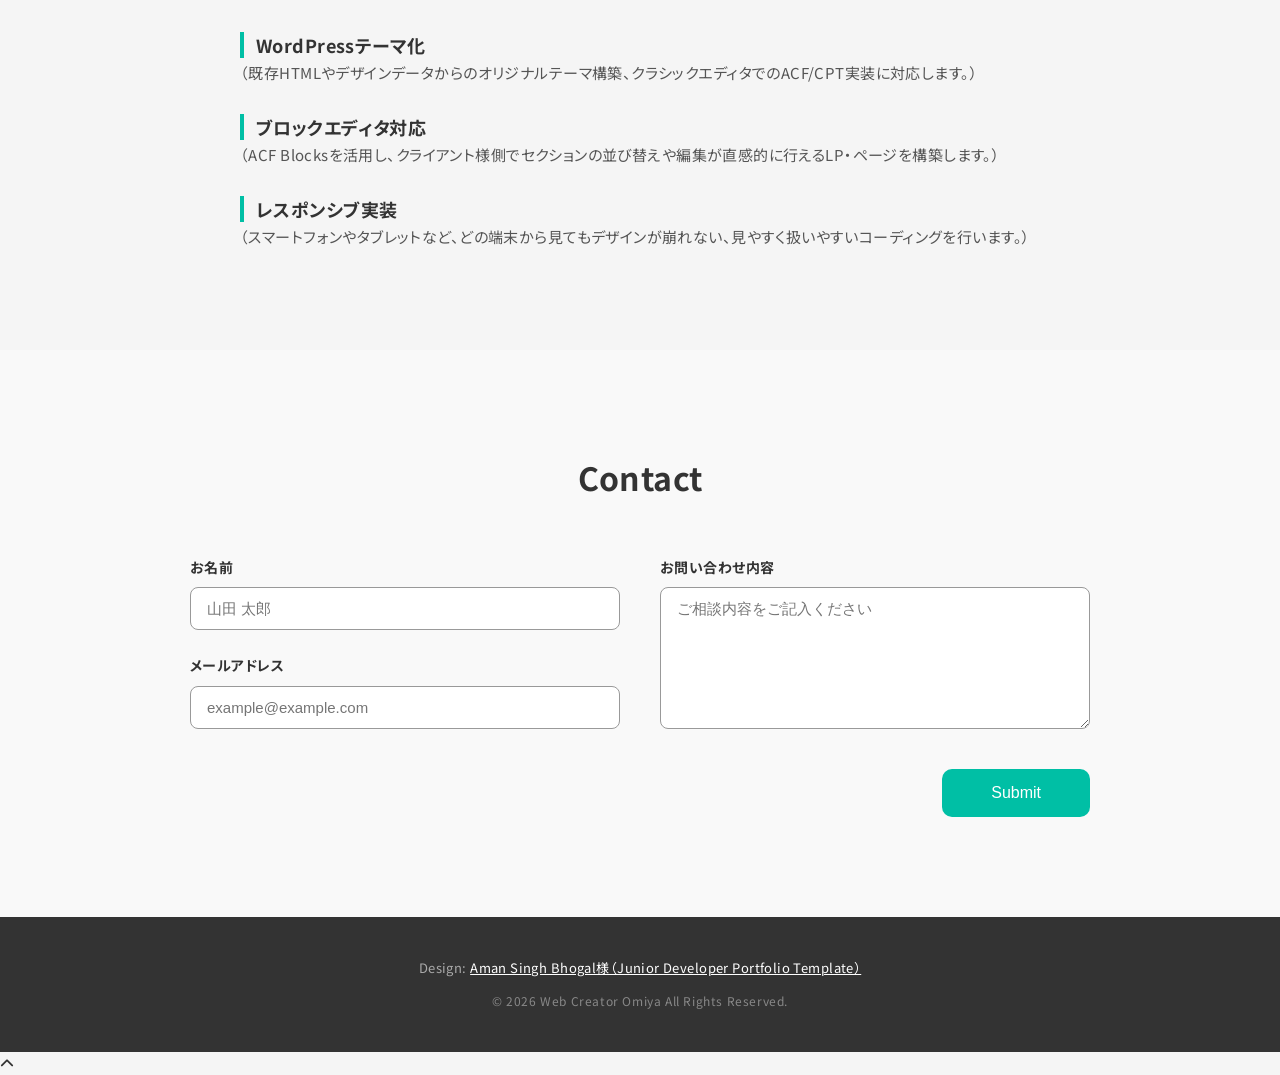
==== commit 89e8a7bf: "[機能追加]スクロールトップボタン" ====
--- a/index.html
+++ b/index.html
@@ -79,41 +79,45 @@
                 <div class="created__list">
       
                     <a href="#" class="created__item card">
-                        <div class="card__img-wrapper">
-                            <img src="./img/created1.png" alt="AIチャットボット導入LPのモックアップ" class="card__img">
-                        </div>
-                        <h3 class="card__title">【自主制作】AIチャットボット導入LP</h3>
-                        <p class="card__text">
-                            AIチャットボットの導入を促すBtoB向けのサービスLPです。<br>
-                            クライアント側での自由なページ運用を想定し、ACF Blocksを用いた高度なブロックエディタ化を実装しています。<br>
-                            各セクションをカスタムブロック化しているため、専門知識がなくても管理画面から直感的にコンテンツの追加や並び替え、文言の修正が可能です。
-                        </p>
-                        <p class="card__tech">WordPress / ACF Blocks / HTML / CSS</p>
-                        <div class="card__links">
-                            <span data-link="#" class="card__link-icon js-sns-link">
-                                <i class="fa-brands fa-github"></i>
-                            </span>
-                            <span data-link="#" class="card__link-icon js-sns-link">
-                                <i class="fa-solid fa-link"></i>
-                            </span>
+                        <div class="card__inner-box">
+                            <div class="card__img-wrapper">
+                                <img src="./img/created1.png" alt="AIチャットボット導入LPのモックアップ" class="card__img">
+                            </div>
+                            <h3 class="card__title">【自主制作】AIチャットボット導入LP</h3>
+                            <p class="card__text">
+                                AIチャットボットの導入を促すBtoB向けのサービスLPです。<br>
+                                クライアント側での自由なページ運用を想定し、ACF Blocksを用いた高度なブロックエディタ化を実装しています。<br>
+                                各セクションをカスタムブロック化しているため、専門知識がなくても管理画面から直感的にコンテンツの追加や並び替え、文言の修正が可能です。
+                            </p>
+                            <p class="card__tech">WordPress / ACF Blocks / HTML / CSS</p>
+                            <div class="card__links">
+                                <span data-link="#" class="card__link-icon js-sns-link">
+                                    <i class="fa-brands fa-github"></i>
+                                </span>
+                                <span data-link="#" class="card__link-icon js-sns-link">
+                                    <i class="fa-solid fa-link"></i>
+                                </span>
+                            </div>
                         </div>
                     </a>
 
                     <a href="#" class="created__item card">
-                        <div class="card__img-wrapper">
-                            <img src="./img/created2.png" alt="地域密着型 不動産会社HPのモックアップ" class="card__img">
-                        </div>
-                        <h3 class="card__title">【自主制作】地域密着型 不動産会社HP</h3>
-                        <p class="card__text">
-                            HTMLテンプレートをベースにWordPress化したサイトです。<br>
-                            カスタム投稿タイプとタクソノミーを実装し、各条件に応じた物件一覧を動的に出力。<br>
-                            さらにSCFの繰り返し機能を用いた複数画像登録や、ACFによる条件分岐など、HTMLの知識がないクライアントでも迷わずに入稿できる実用的な管理画面を設計しました。
-                        </p>
-                        <p class="card__tech">WordPress / CPT / Taxonomy / SCF / ACF / PHP</p>
-                        <div class="card__links">
-                            <span data-link="#" class="card__link-icon js-sns-link">
-                                <i class="fa-solid fa-link"></i>
-                            </span>
+                        <div class="card__inner-box">
+                            <div class="card__img-wrapper">
+                                <img src="./img/created2.png" alt="地域密着型 不動産会社HPのモックアップ" class="card__img">
+                            </div>
+                            <h3 class="card__title">【自主制作】地域密着型 不動産会社HP</h3>
+                            <p class="card__text">
+                                HTMLテンプレートをベースにWordPress化したサイトです。<br>
+                                カスタム投稿タイプとタクソノミーを実装し、各条件に応じた物件一覧を動的に出力。<br>
+                                さらにSCFの繰り返し機能を用いた複数画像登録や、ACFによる条件分岐など、HTMLの知識がないクライアントでも迷わずに入稿できる実用的な管理画面を設計しました。
+                            </p>
+                            <p class="card__tech">WordPress / CPT / Taxonomy / SCF / ACF / PHP</p>
+                            <div class="card__links">
+                                <span data-link="#" class="card__link-icon js-sns-link">
+                                    <i class="fa-solid fa-link"></i>
+                                </span>
+                            </div>
                         </div>
                     </a>
 
@@ -210,10 +214,16 @@
             </div>
         </footer>
         <!-- フッターここまで -->
+
+        <!-- トップへ戻るボタン -->
+        <a href="#" class="js-scroll-top scroll-top">
+            <i class="fa-solid fa-chevron-up"></i>
+        </a>
     
         <!-- JS読み込み -->
         <script src="https://cdnjs.cloudflare.com/ajax/libs/gsap/3.12.2/gsap.min.js"></script>
         <script src="https://cdnjs.cloudflare.com/ajax/libs/gsap/3.12.2/ScrollTrigger.min.js"></script>
+        <script src="https://cdnjs.cloudflare.com/ajax/libs/gsap/3.12.2/ScrollToPlugin.min.js"></script>
         <script src="js/main.js" defer></script>
 
     </body>
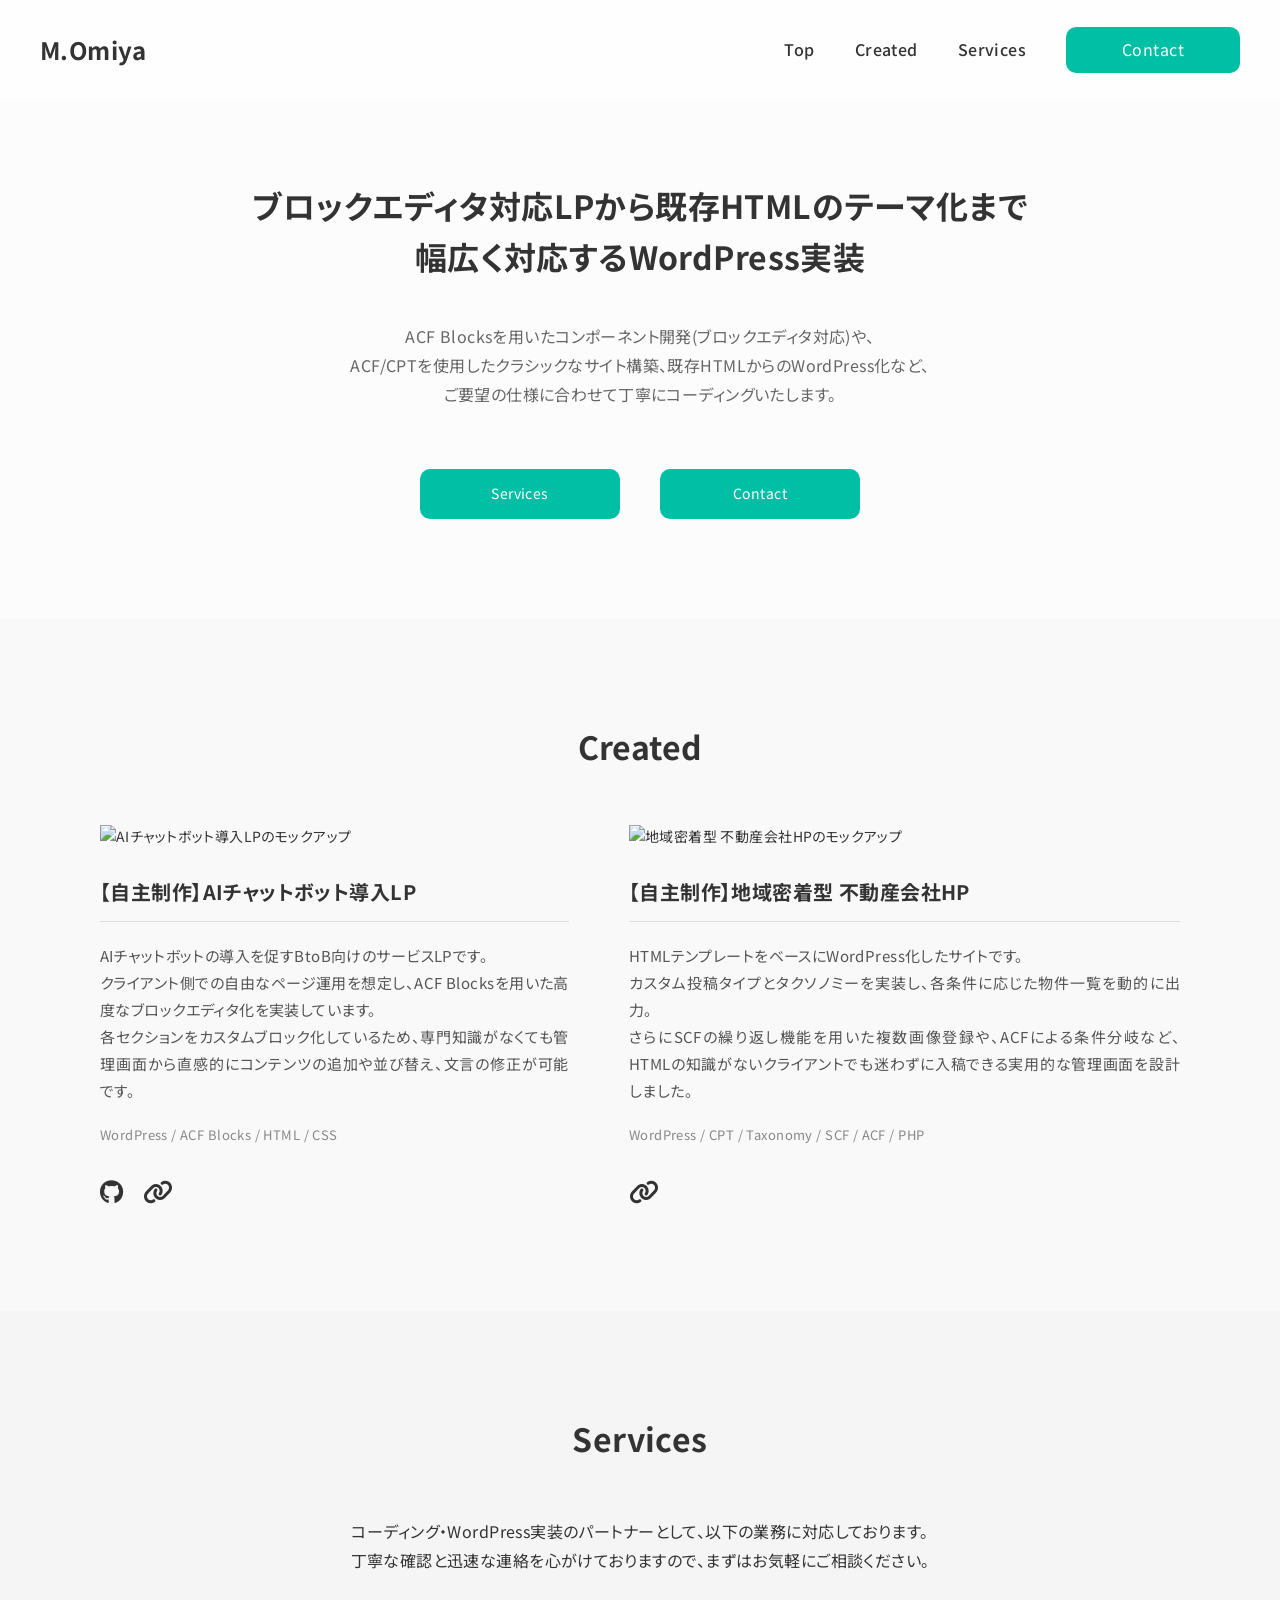
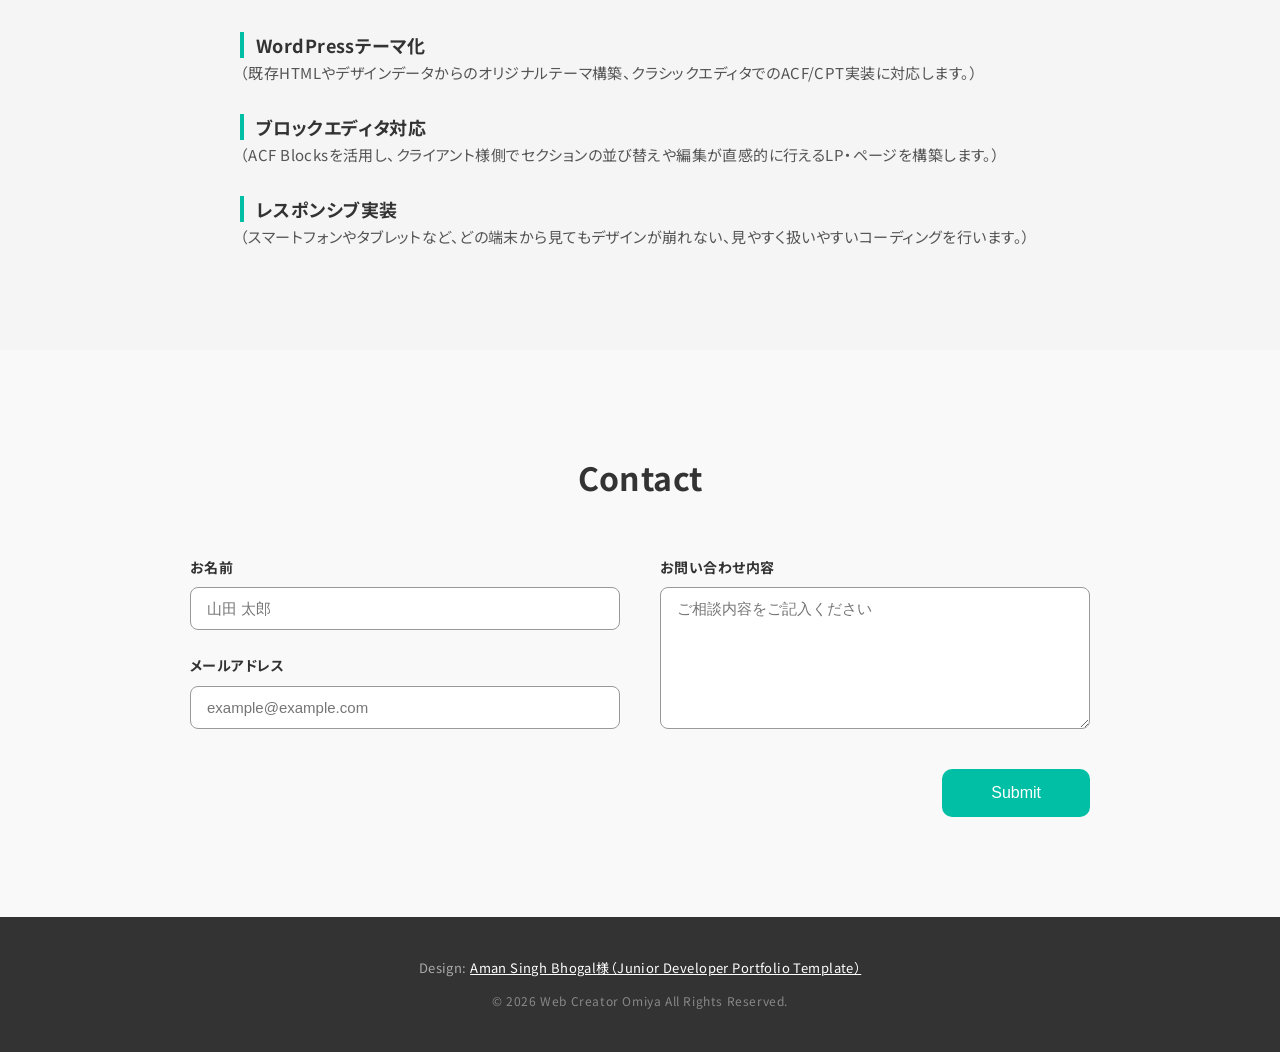
==== commit be50be91: "[機能追加]詳細ページのHTML" ====
--- a/index.html
+++ b/index.html
@@ -78,7 +78,7 @@
     
                 <div class="created__list">
       
-                    <a href="#" class="created__item card">
+                    <a href="./single.html" class="created__item card">
                         <div class="card__inner-box">
                             <div class="card__img-wrapper">
                                 <img src="./img/created1.png" alt="AIチャットボット導入LPのモックアップ" class="card__img">
@@ -101,7 +101,7 @@
                         </div>
                     </a>
 
-                    <a href="#" class="created__item card">
+                    <a href="./single.html" class="created__item card">
                         <div class="card__inner-box">
                             <div class="card__img-wrapper">
                                 <img src="./img/created2.png" alt="地域密着型 不動産会社HPのモックアップ" class="card__img">
--- a/css/style.css
+++ b/css/style.css
@@ -311,6 +311,7 @@
   display: flex;
   justify-content: space-between;
   gap: 60px;
+  align-items: stretch;
 }
 @media screen and (max-width: 767px) {
   .created__list {
@@ -539,12 +540,11 @@
 .card {
   display: flex;
   flex-direction: column;
-  width: calc(50% - 20px);
   color: inherit;
   transition: transform 0.3s ease, box-shadow 0.3s ease;
 }
 .card:hover {
-  transform: translateY(-5px) !important;
+  transform: translateY(-5px);
   box-shadow: 0 10px 20px rgba(0, 0, 0, 0.05);
 }
 @media screen and (max-width: 767px) {
@@ -576,6 +576,8 @@
   color: #555555;
   line-height: 1.8;
   margin-bottom: 20px;
+  flex-grow: 1;
+  margin-bottom: 20px;
   text-align: justify;
 }
 .card__tech {
@@ -599,4 +601,34 @@
 }
 .card__link-icon:hover {
   color: #00bfa5;
+}
+
+.scroll-top {
+  position: fixed;
+  right: 60px;
+  bottom: 60px;
+  width: 50px;
+  height: 50px;
+  background: #00bfa5;
+  color: #ffffff;
+  display: flex;
+  align-items: center;
+  justify-content: center;
+  border-radius: 50%;
+  cursor: pointer;
+  z-index: 999;
+  opacity: 0;
+  visibility: hidden;
+  transition: opacity 0.3s, transform 0.3s;
+}
+@media screen and (max-width: 767px) {
+  .scroll-top {
+    right: 20px;
+    bottom: 20px;
+  }
+}
+
+.scroll-top.is-show {
+  opacity: 1;
+  visibility: visible;
 }/*# sourceMappingURL=style.css.map */
